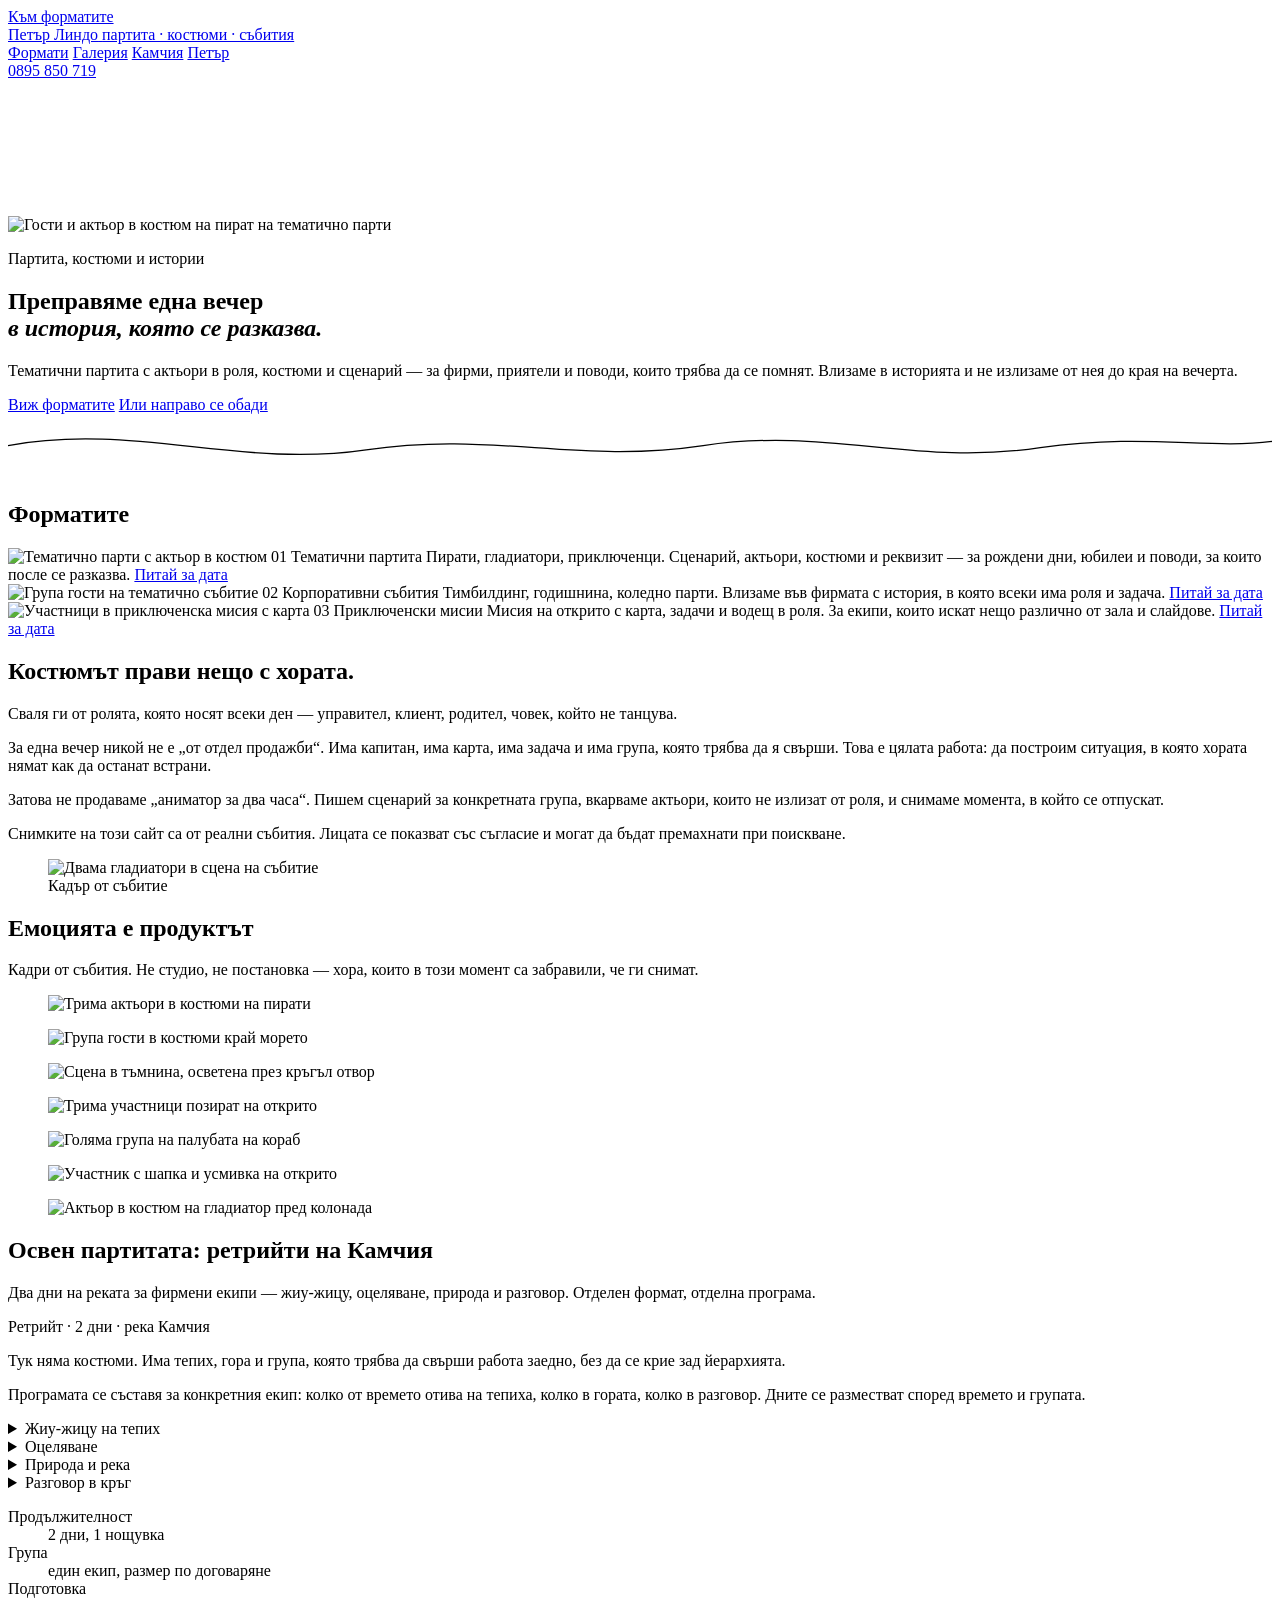
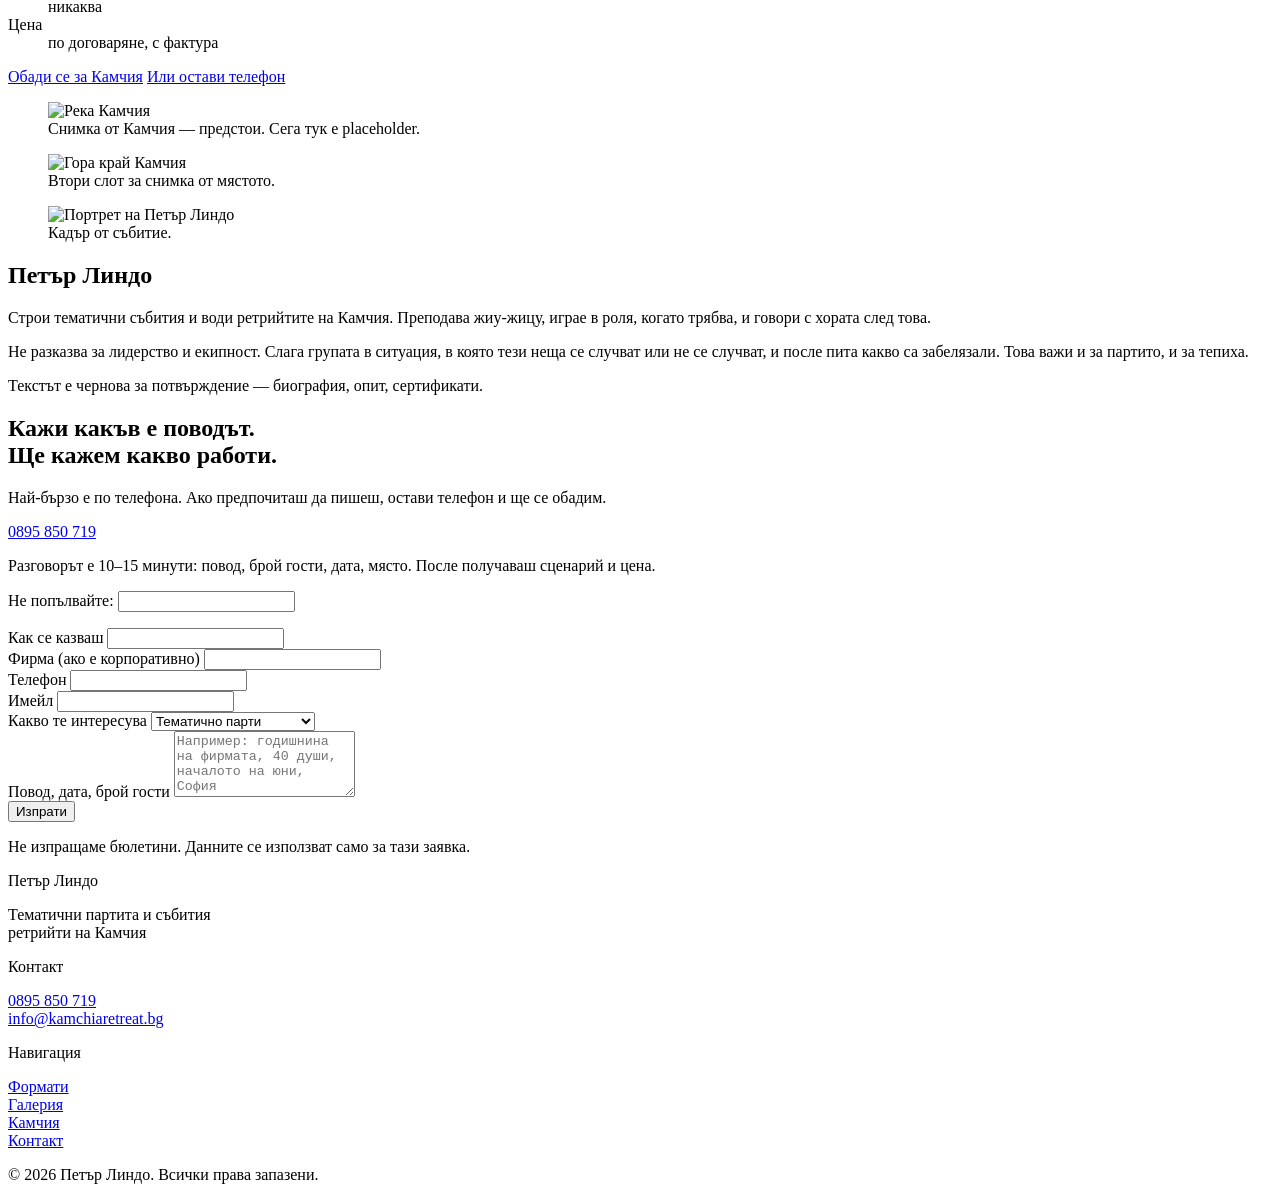
==== index.html @ 65f5dc23 "Add files via upload" ====
<!doctype html>
<html lang="bg">
<head>
<meta charset="utf-8">
<meta name="viewport" content="width=device-width, initial-scale=1">
<title>Петър Линдо — тематични партита, костюми и събития</title>
<meta name="description" content="Тематични партита с актьори, костюми и сценарий. Корпоративни събития, приключенски мисии и ретрийти на Камчия. Води Петър Линдо.">
<meta name="theme-color" content="#f1f4ef">
<meta property="og:title" content="Петър Линдо — тематични партита и събития">
<meta property="og:description" content="Костюми, актьори в роля и история, в която гостите влизат. Плюс ретрийти на Камчия.">
<meta property="og:type" content="website">
<meta property="og:locale" content="bg_BG">
<meta property="og:image" content="assets/img/hero.jpg">
<link rel="preconnect" href="https://fonts.googleapis.com">
<link rel="preconnect" href="https://fonts.gstatic.com" crossorigin>
<link href="https://fonts.googleapis.com/css2?family=Literata:ital,opsz,wght@0,7..72,400;0,7..72,600;0,7..72,700;1,7..72,400&family=Golos+Text:wght@400;500;600&display=swap" rel="stylesheet">
<link rel="stylesheet" href="assets/styles.css">
</head>
<body>
<a class="skip" href="#formati">Към форматите</a>

<div class="rail" aria-hidden="true"><span class="rail__fill"></span></div>

<header class="site-head">
  <div class="wrap site-head__inner">
    <a class="mark" href="#pochetak" aria-label="Петър Линдо — начало">
      <span class="mark__name">Петър&nbsp;Линдо</span>
      <span class="mark__sub">партита · костюми · събития</span>
    </a>
    <nav class="nav" aria-label="Основна навигация">
      <a href="#formati">Формати</a>
      <a href="#galeria">Галерия</a>
      <a href="#kamchiya">Камчия</a>
      <a href="#petar">Петър</a>
    </nav>
    <a class="btn btn--small" href="tel:+359895850719">0895 850 719</a>
  </div>
</header>

<main id="pochetak">

  <!-- HERO -->
  <section class="hero">
    <div class="hero__media">
      <img class="hero__poster" src="assets/img/hero.jpg"
           width="1600" height="1000"
           alt="Гости и актьор в костюм на пират на тематично парти" fetchpriority="high" decoding="async">
      <video class="hero__video" muted loop playsinline preload="metadata"
             poster="assets/img/hero.jpg" aria-hidden="true" tabindex="-1">
        <source src="assets/video/hero.webm" type="video/webm">
        <source src="assets/video/hero.mp4" type="video/mp4">
      </video>
    </div>
    <div class="wrap hero__inner">
      <p class="hero__kicker">Партита, костюми и истории</p>
      <h1 class="hero__title">Преправяме една вечер<br><em>в история, която се разказва.</em></h1>
      <p class="hero__lead">Тематични партита с актьори в роля, костюми и сценарий — за фирми, приятели и поводи, които трябва да се помнят. Влизаме в историята и не излизаме от нея до края на вечерта.</p>
      <div class="hero__cta">
        <a class="btn" href="#formati">Виж форматите</a>
        <a class="link-arrow" href="tel:+359895850719">Или направо се обади</a>
      </div>
    </div>
    <svg class="hero__line" viewBox="0 0 1200 60" preserveAspectRatio="none" aria-hidden="true">
      <path d="M0,30 C120,8 220,52 340,34 C460,16 540,48 660,30 C780,12 860,50 980,32 C1080,18 1140,34 1200,26" fill="none" stroke="currentColor" stroke-width="1.2"/>
    </svg>
  </section>

  <!-- ТРИТЕ ФОРМАТА -->
  <section class="strip" id="formati" aria-labelledby="formati-h">
    <h2 id="formati-h" class="visually-hidden">Форматите</h2>
    <div class="wrap strip__grid">
      <article class="card">
        <span class="card__media">
          <img src="assets/img/party.jpg" alt="Тематично парти с актьор в костюм" width="1400" height="933" loading="lazy" decoding="async">
        </span>
        <span class="card__body">
          <span class="card__num">01</span>
          <span class="card__title">Тематични партита</span>
          <span class="card__desc">Пирати, гладиатори, приключенци. Сценарий, актьори, костюми и реквизит — за рождени дни, юбилеи и поводи, за които после се разказва.</span>
          <a class="card__cta" href="#kontakt">Питай за дата</a>
        </span>
      </article>
      <article class="card">
        <span class="card__media">
          <img src="assets/img/corporate.jpg" alt="Група гости на тематично събитие" width="1400" height="933" loading="lazy" decoding="async">
        </span>
        <span class="card__body">
          <span class="card__num">02</span>
          <span class="card__title">Корпоративни събития</span>
          <span class="card__desc">Тимбилдинг, годишнина, коледно парти. Влизаме във фирмата с история, в която всеки има роля и задача.</span>
          <a class="card__cta" href="#kontakt">Питай за дата</a>
        </span>
      </article>
      <article class="card">
        <span class="card__media">
          <img src="assets/img/adventure.jpg" alt="Участници в приключенска мисия с карта" width="1400" height="933" loading="lazy" decoding="async">
        </span>
        <span class="card__body">
          <span class="card__num">03</span>
          <span class="card__title">Приключенски мисии</span>
          <span class="card__desc">Мисия на открито с карта, задачи и водещ в роля. За екипи, които искат нещо различно от зала и слайдове.</span>
          <a class="card__cta" href="#kontakt">Питай за дата</a>
        </span>
      </article>
    </div>
  </section>

  <!-- МАНИФЕСТ -->
  <section class="band band--paper">
    <div class="wrap split split--text-first">
      <div class="split__text reveal">
        <h2 class="h2">Костюмът прави нещо с хората.</h2>
        <p class="lead">Сваля ги от ролята, която носят всеки ден — управител, клиент, родител, човек, който не танцува.</p>
        <p>За една вечер никой не е „от отдел продажби“. Има капитан, има карта, има задача и има група, която трябва да я свърши. Това е цялата работа: да построим ситуация, в която хората нямат как да останат встрани.</p>
        <p>Затова не продаваме „аниматор за два часа“. Пишем сценарий за конкретната група, вкарваме актьори, които не излизат от роля, и снимаме момента, в който се отпускат.</p>
        <p class="note">Снимките на този сайт са от реални събития. Лицата се показват със съгласие и могат да бъдат премахнати при поискване.</p>
      </div>
      <figure class="split__media reveal">
        <img src="assets/img/g1.jpg" alt="Двама гладиатори в сцена на събитие" width="1200" height="874" loading="lazy" decoding="async">
        <figcaption>Кадър от събитие</figcaption>
      </figure>
    </div>
  </section>

  <!-- ГАЛЕРИЯ -->
  <section class="band band--surface" id="galeria">
    <div class="wrap">
      <div class="section-head section-head--tight">
        <h2 class="h2">Емоцията е продуктът</h2>
        <p class="section-head__note">Кадри от събития. Не студио, не постановка — хора, които в този момент са забравили, че ги снимат.</p>
      </div>
      <div class="gallery">
        <figure class="gallery__item gallery__item--tall">
          <img src="assets/img/g2.jpg" alt="Трима актьори в костюми на пирати" width="900" height="1326" loading="lazy" decoding="async">
        </figure>
        <figure class="gallery__item">
          <img src="assets/img/g3.jpg" alt="Група гости в костюми край морето" width="1200" height="826" loading="lazy" decoding="async">
        </figure>
        <figure class="gallery__item">
          <img src="assets/img/g4.jpg" alt="Сцена в тъмнина, осветена през кръгъл отвор" width="1200" height="896" loading="lazy" decoding="async">
        </figure>
        <figure class="gallery__item">
          <img src="assets/img/g5.jpg" alt="Трима участници позират на открито" width="1200" height="862" loading="lazy" decoding="async">
        </figure>
        <figure class="gallery__item gallery__item--tall">
          <img src="assets/img/g8.jpg" alt="Голяма група на палубата на кораб" width="879" height="1600" loading="lazy" decoding="async">
        </figure>
        <figure class="gallery__item">
          <img src="assets/img/g6.jpg" alt="Участник с шапка и усмивка на открито" width="1200" height="900" loading="lazy" decoding="async">
        </figure>
        <figure class="gallery__item">
          <img src="assets/img/g7.jpg" alt="Актьор в костюм на гладиатор пред колонада" width="1000" height="667" loading="lazy" decoding="async">
        </figure>
      </div>
    </div>
  </section>

  <!-- КАМЧИЯ — отделна секция -->
  <section class="band band--deep" id="kamchiya">
    <div class="wrap">
      <div class="section-head">
        <h2 class="h2">Освен партитата: ретрийти на Камчия</h2>
        <p class="section-head__note">Два дни на реката за фирмени екипи — жиу-жицу, оцеляване, природа и разговор. Отделен формат, отделна програма.</p>
      </div>

      <div class="offer offer--flip">
        <div class="offer__text">
          <p class="offer__label">Ретрийт · 2 дни · река Камчия</p>
          <p class="lead">Тук няма костюми. Има тепих, гора и група, която трябва да свърши работа заедно, без да се крие зад йерархията.</p>
          <p>Програмата се съставя за конкретния екип: колко от времето отива на тепиха, колко в гората, колко в разговор. Дните се разместват според времето и групата.</p>

          <div class="acts">
            <details class="act">
              <summary>Жиу-жицу на тепих</summary>
              <div class="act__body">
                <p>Техника, не спаринг: падане, ставане, излизане от захват. Никой не трябва да е тренирал преди. На тепиха се вижда кой поема инициативата, кой чака разрешение, кой диша.</p>
                <p class="act__meta">1–2 сесии · адаптира се към групата</p>
              </div>
            </details>
            <details class="act">
              <summary>Оцеляване</summary>
              <div class="act__body">
                <p>Ориентиране, огън, вода, подслон от това, което има наоколо. Групата се разделя на екипи и работи без инструктор до себе си. Провалът е безопасен — затова е полезен.</p>
                <p class="act__meta">Половин ден · на терен</p>
              </div>
            </details>
            <details class="act">
              <summary>Природа и река</summary>
              <div class="act__body">
                <p>Гората и реката не са декор между упражненията. Два дни на открито променят темпото на групата по начин, който залата не може.</p>
                <p class="act__meta">През цялото време</p>
              </div>
            </details>
            <details class="act">
              <summary>Разговор в кръг</summary>
              <div class="act__body">
                <p>Вечерта на първия ден и финална сесия на втория: кой пое отговорност, кой изчезна, кой проговори пръв. Води Петър. Не е анализ, а огледало.</p>
                <p class="act__meta">2 сесии · вечерта и финал</p>
              </div>
            </details>
          </div>

          <dl class="spec spec--on-deep">
            <div><dt>Продължителност</dt><dd>2 дни, 1 нощувка</dd></div>
            <div><dt>Група</dt><dd>един екип, размер по договаряне</dd></div>
            <div><dt>Подготовка</dt><dd>никаква</dd></div>
            <div><dt>Цена</dt><dd>по договаряне, с фактура</dd></div>
          </dl>

          <div class="act__cta">
            <a class="btn" href="tel:+359895850719">Обади се за Камчия</a>
            <a class="link-arrow" href="#kontakt">Или остави телефон</a>
          </div>
        </div>

        <div class="offer__media">
          <figure>
            <img src="assets/img/03-reka.jpg" alt="Река Камчия" width="1600" height="1067" loading="lazy" decoding="async">
            <figcaption>Снимка от Камчия — предстои. Сега тук е placeholder.</figcaption>
          </figure>
          <figure>
            <img src="assets/img/04-gora.jpg" alt="Гора край Камчия" width="1600" height="1067" loading="lazy" decoding="async">
            <figcaption>Втори слот за снимка от мястото.</figcaption>
          </figure>
        </div>
      </div>
    </div>
  </section>

  <!-- ПЕТЪР -->
  <section class="band band--surface" id="petar">
    <div class="wrap split split--media-first">
      <figure class="split__media split__media--portrait reveal">
        <img src="assets/img/petar.jpg" alt="Портрет на Петър Линдо" width="1029" height="1286" loading="lazy" decoding="async">
        <figcaption>Кадър от събитие.</figcaption>
      </figure>
      <div class="split__text reveal">
        <h2 class="h2">Петър Линдо</h2>
        <p class="lead">Строи тематични събития и води ретрийтите на Камчия. Преподава жиу-жицу, играе в роля, когато трябва, и говори с хората след това.</p>
        <p>Не разказва за лидерство и екипност. Слага групата в ситуация, в която тези неща се случват или не се случват, и после пита какво са забелязали. Това важи и за партито, и за тепиха.</p>
        <p class="note">Текстът е чернова за потвърждение — биография, опит, сертификати.</p>
      </div>
    </div>
  </section>

  <!-- КОНТАКТ -->
  <section class="band band--deep band--contact" id="kontakt">
    <div class="wrap split split--text-first">
      <div class="split__text">
        <h2 class="h2">Кажи какъв е поводът.<br>Ще кажем какво работи.</h2>
        <p class="lead">Най-бързо е по телефона. Ако предпочиташ да пишеш, остави телефон и ще се обадим.</p>
        <p class="contact-tel"><a href="tel:+359895850719">0895 850 719</a></p>
        <p class="note">Разговорът е 10–15 минути: повод, брой гости, дата, място. После получаваш сценарий и цена.</p>
      </div>

      <form class="form" name="zapitvane" method="POST" data-netlify="true" netlify-honeypot="bot-field" action="/blagodaria.html">
        <input type="hidden" name="form-name" value="zapitvane">
        <p class="visually-hidden"><label>Не попълвайте: <input name="bot-field"></label></p>

        <div class="field">
          <label for="ime">Как се казваш</label>
          <input id="ime" name="ime" type="text" autocomplete="name" required>
        </div>
        <div class="field">
          <label for="firma">Фирма (ако е корпоративно)</label>
          <input id="firma" name="firma" type="text" autocomplete="organization">
        </div>
        <div class="field">
          <label for="telefon">Телефон</label>
          <input id="telefon" name="telefon" type="tel" autocomplete="tel" inputmode="tel" required>
        </div>
        <div class="field">
          <label for="email">Имейл</label>
          <input id="email" name="email" type="email" autocomplete="email">
        </div>
        <div class="field field--full">
          <label for="oferta">Какво те интересува</label>
          <select id="oferta" name="oferta">
            <option>Тематично парти</option>
            <option>Корпоративно събитие</option>
            <option>Приключенска мисия</option>
            <option>Ретрийт на Камчия</option>
            <option>Още не знам</option>
          </select>
        </div>
        <div class="field field--full">
          <label for="sabitie">Повод, дата, брой гости</label>
          <textarea id="sabitie" name="sabitie" rows="4" placeholder="Например: годишнина на фирмата, 40 души, началото на юни, София"></textarea>
        </div>
        <button class="btn btn--wide" type="submit">Изпрати</button>
        <p class="form__note">Не изпращаме бюлетини. Данните се използват само за тази заявка.</p>
      </form>
    </div>
  </section>

</main>

<footer class="site-foot">
  <div class="wrap site-foot__inner">
    <div>
      <p class="mark__name">Петър Линдо</p>
      <p class="site-foot__sub">Тематични партита и събития<br>ретрийти на Камчия</p>
    </div>
    <div>
      <p class="site-foot__head">Контакт</p>
      <p><a href="tel:+359895850719">0895 850 719</a><br><a href="mailto:info@kamchiaretreat.bg">info@kamchiaretreat.bg</a></p>
    </div>
    <div>
      <p class="site-foot__head">Навигация</p>
      <p><a href="#formati">Формати</a><br><a href="#galeria">Галерия</a><br><a href="#kamchiya">Камчия</a><br><a href="#kontakt">Контакт</a></p>
    </div>
  </div>
  <div class="wrap site-foot__legal">
    <p>© <span id="godina">2026</span> Петър Линдо. Всички права запазени.</p>
  </div>
</footer>

<script src="assets/main.js" defer></script>
</body>
</html>
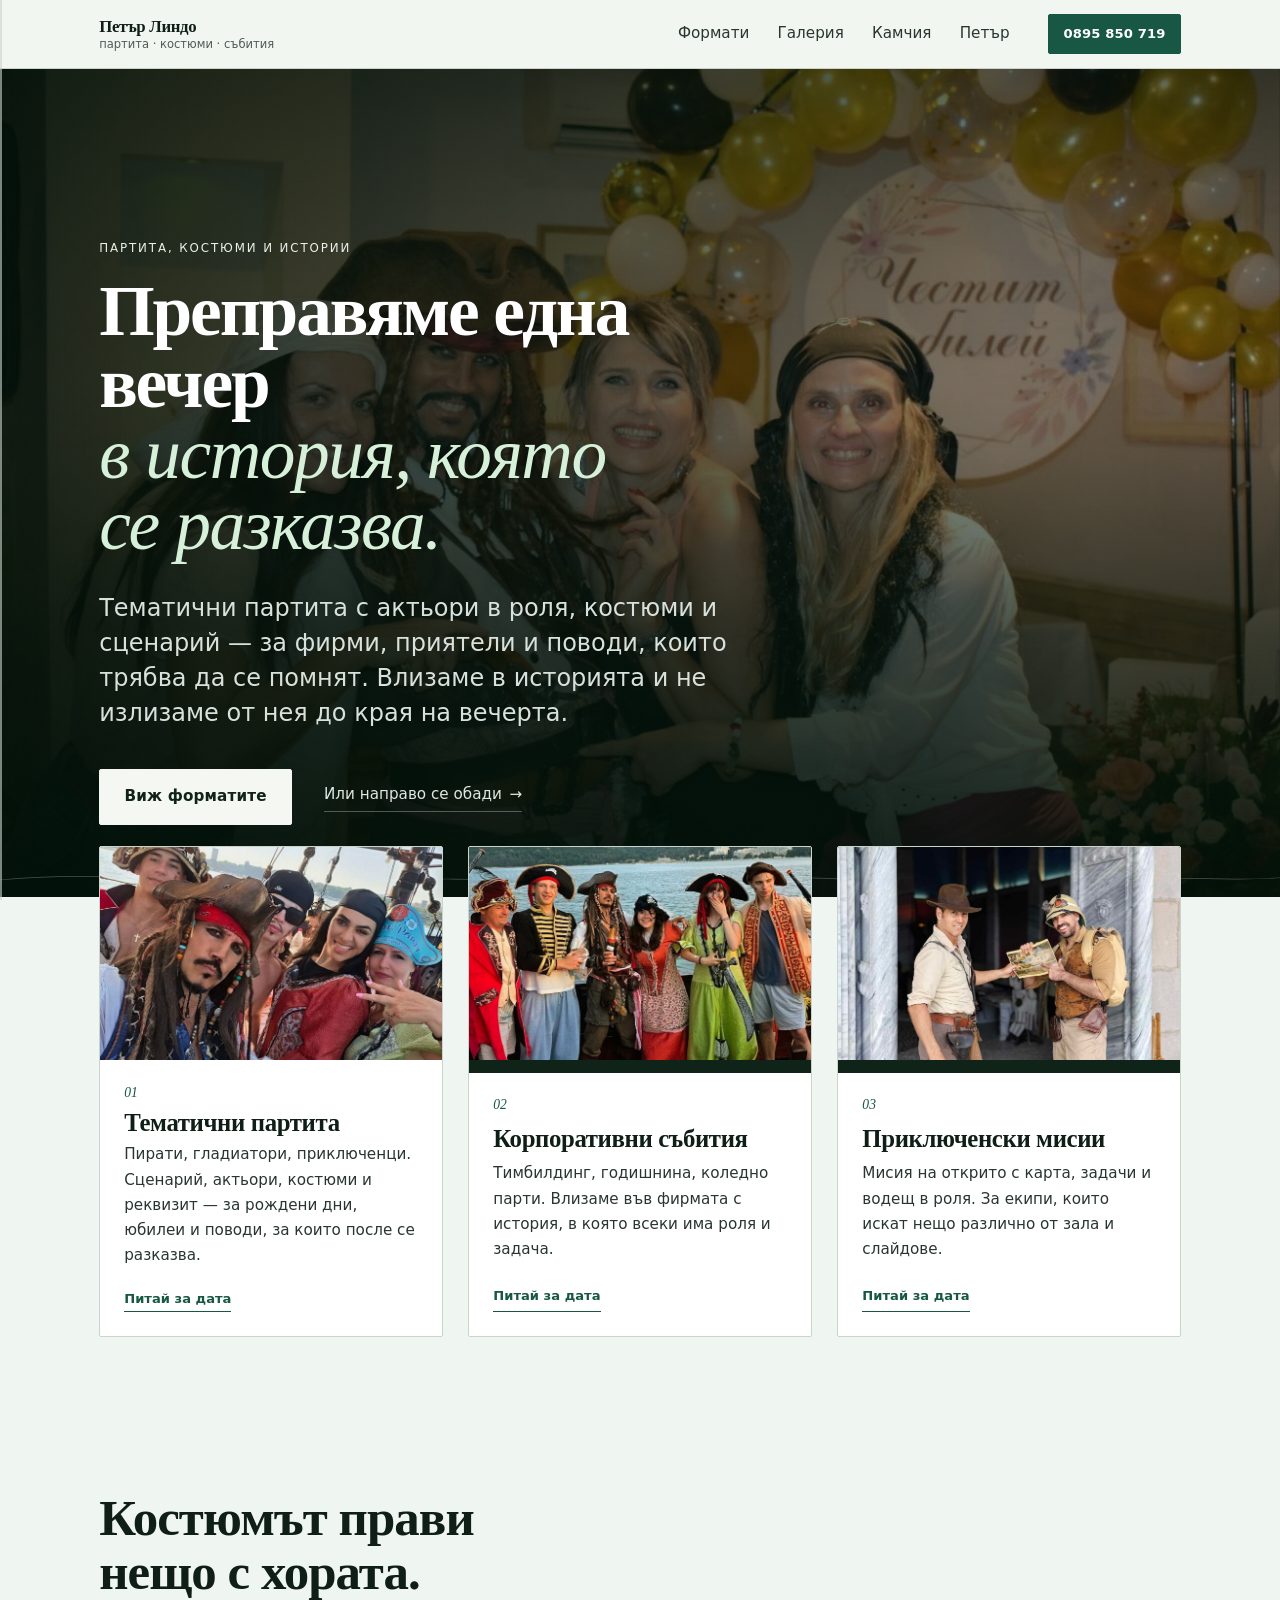
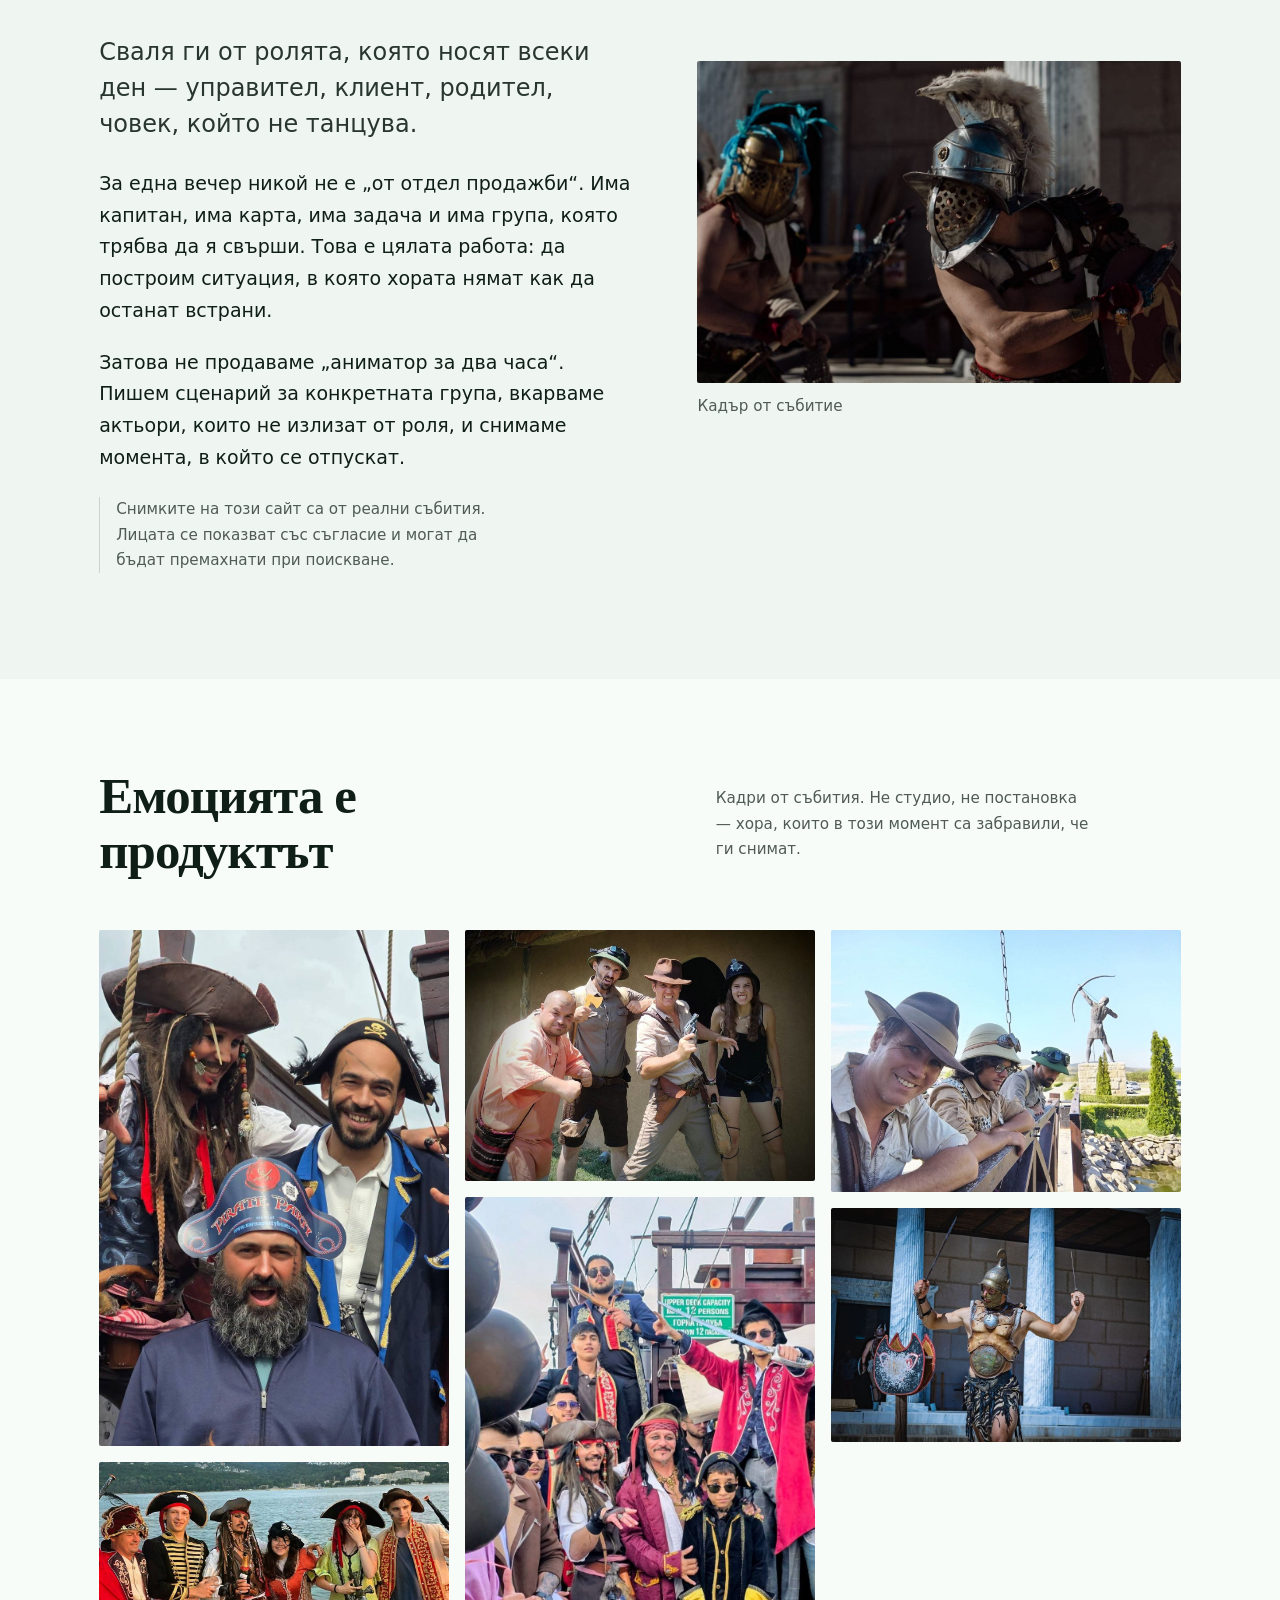
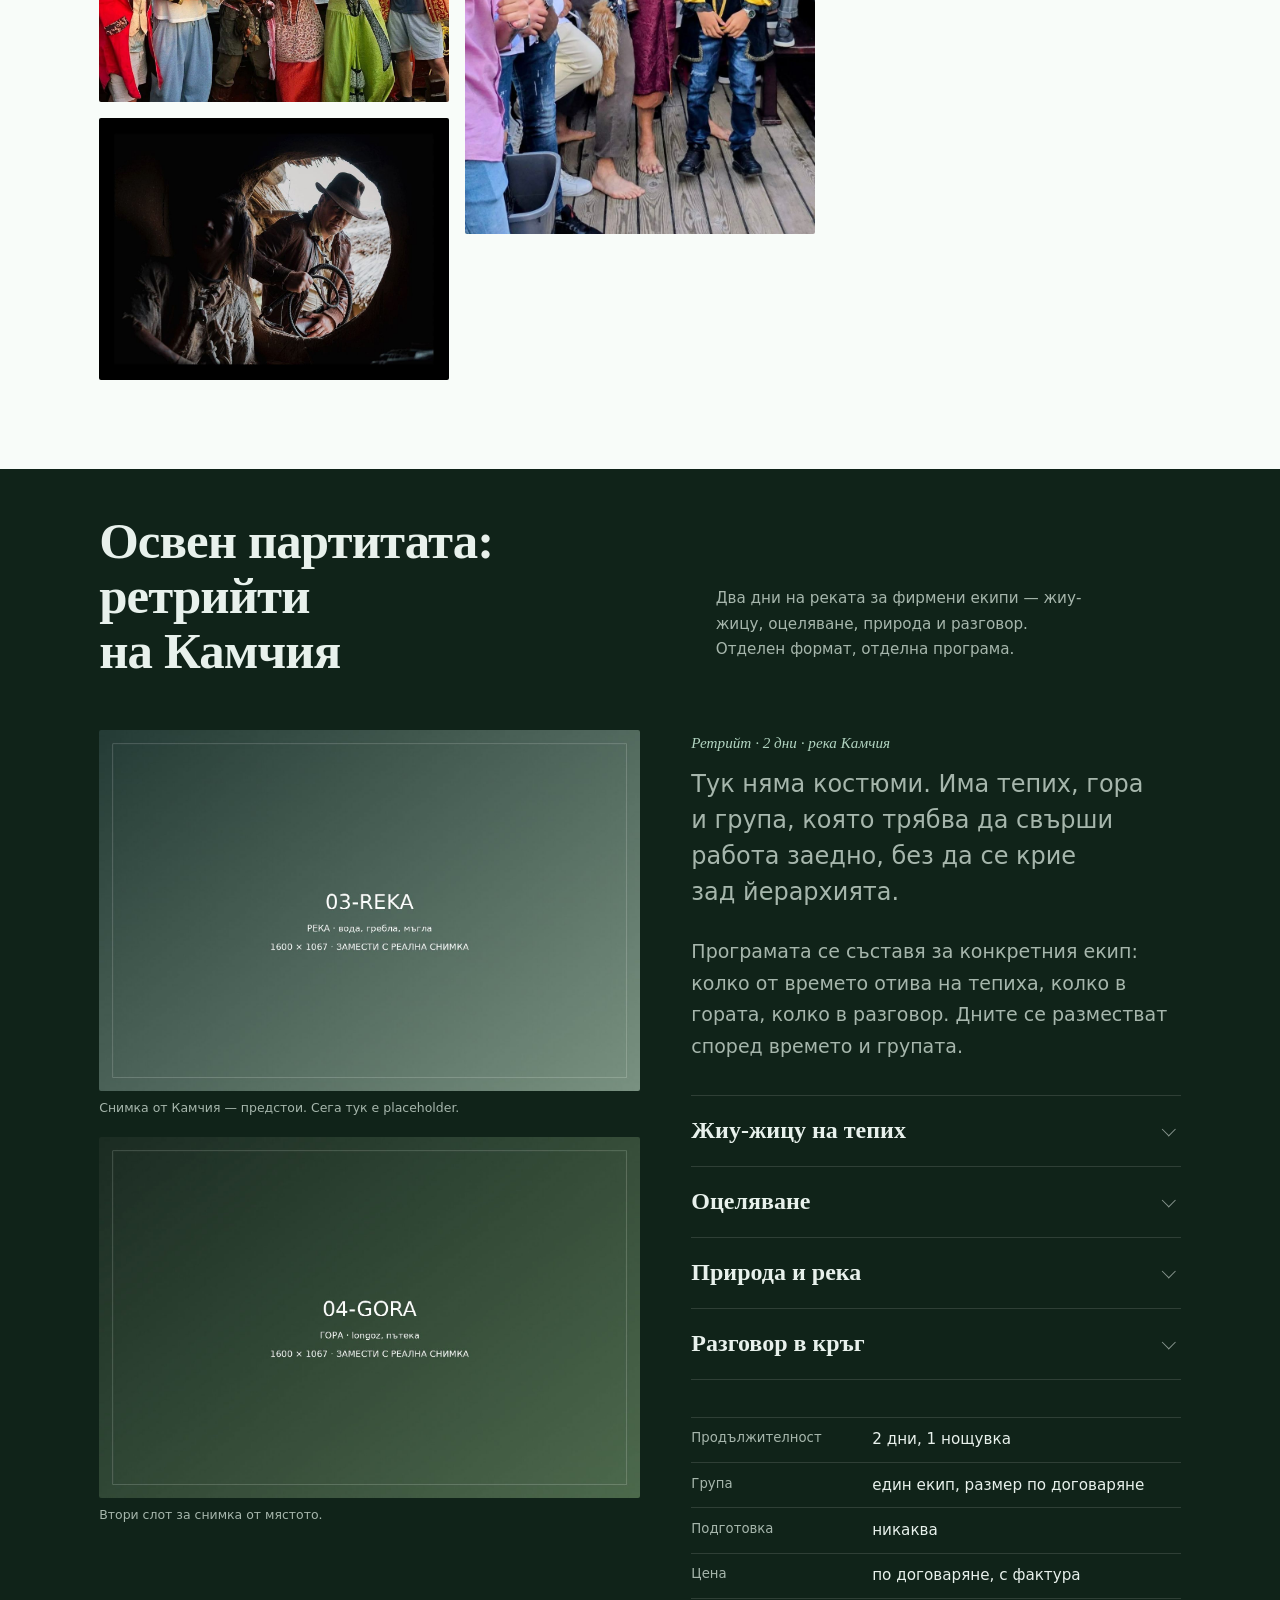
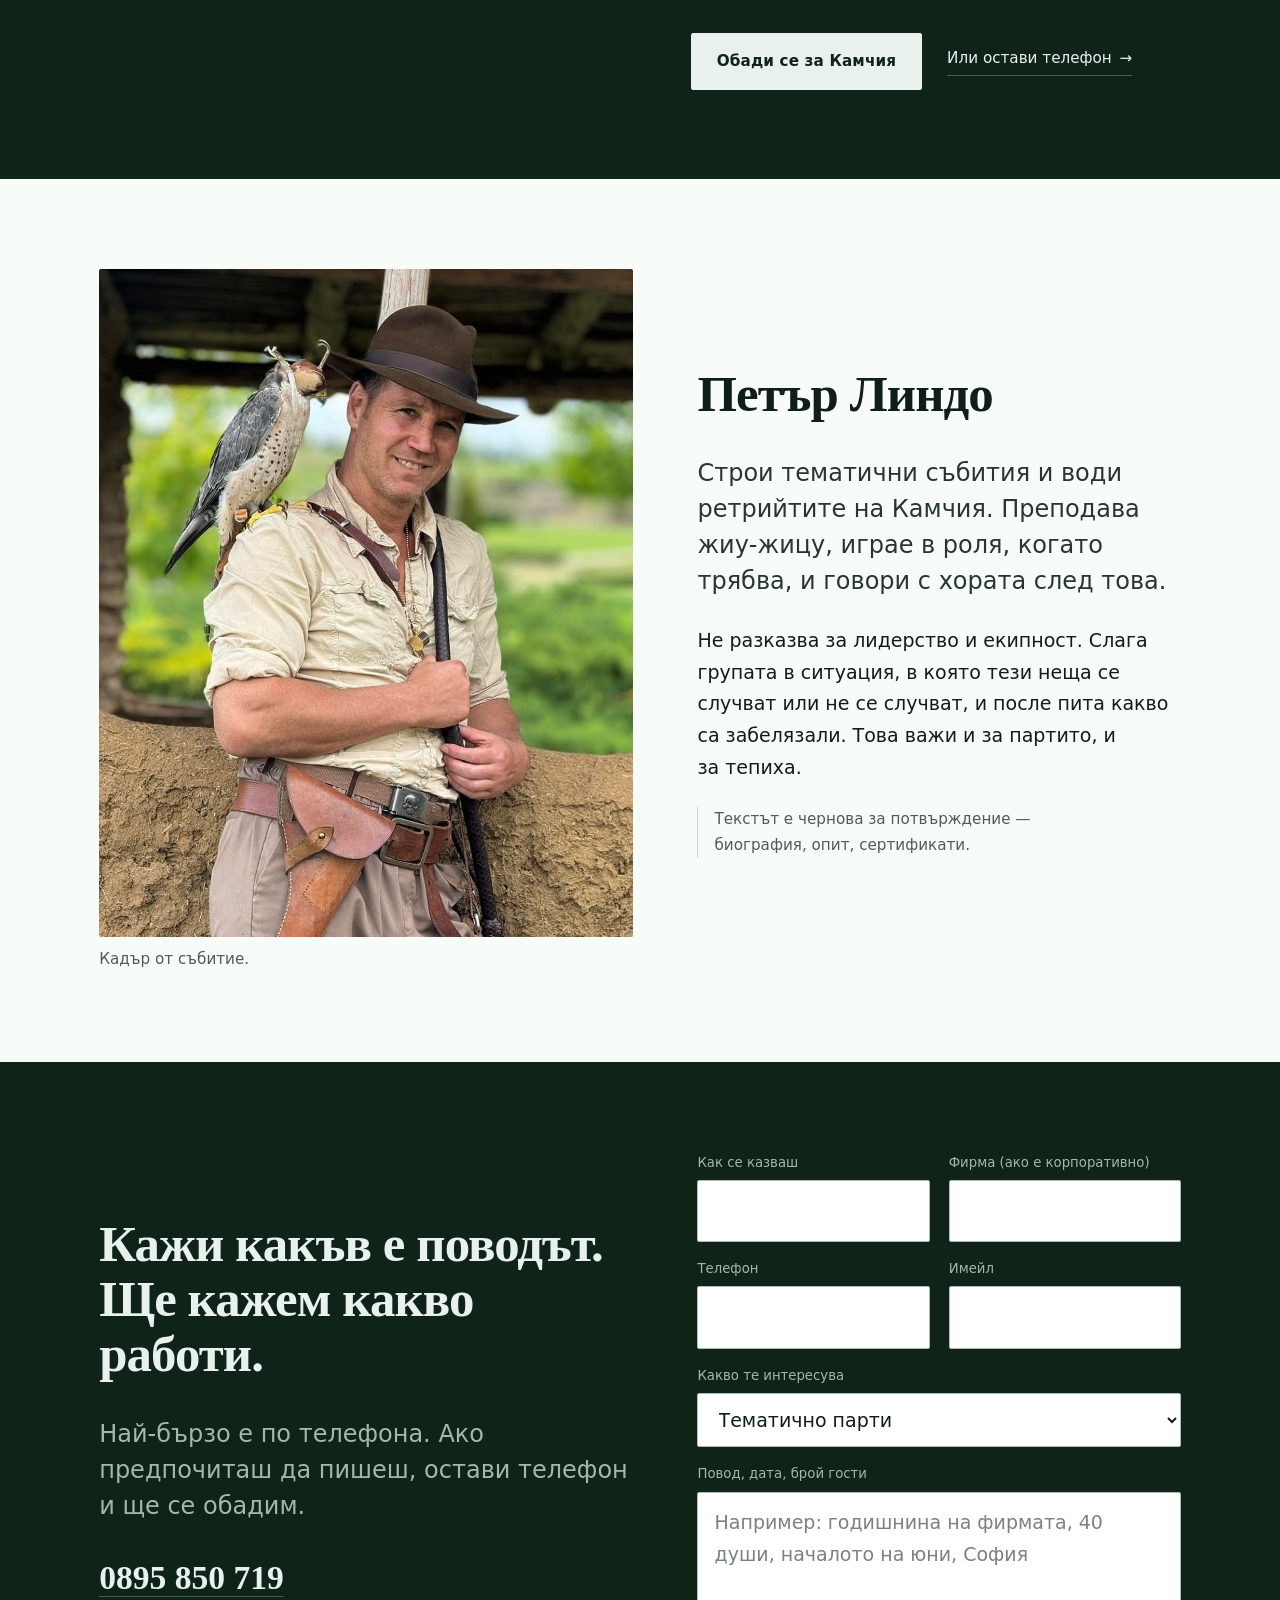
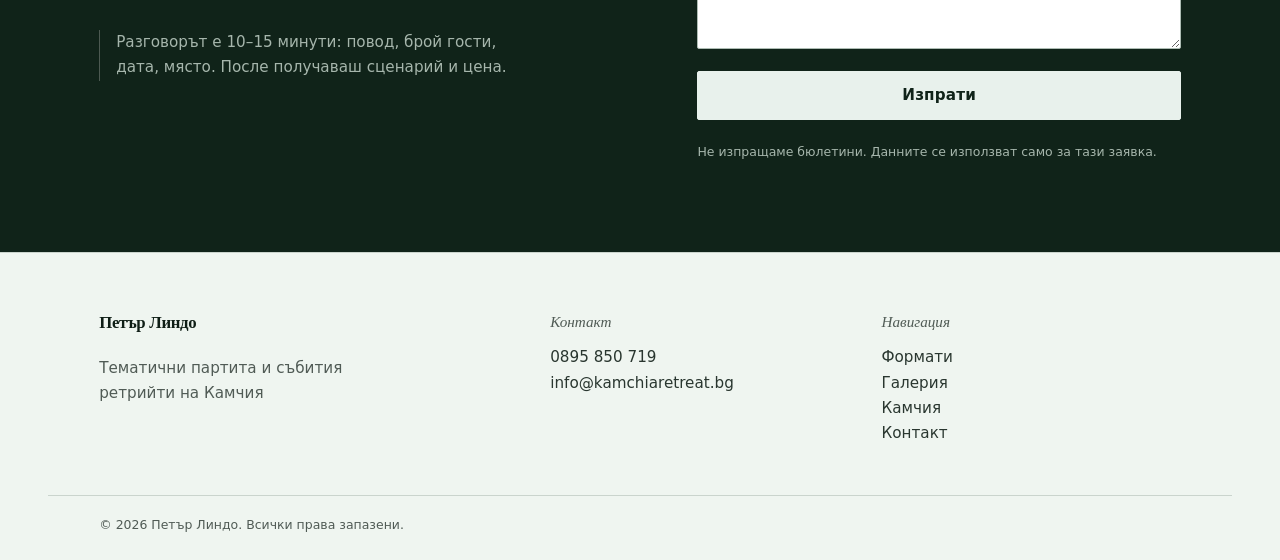
==== commit 80db65ff: "Update title and description in index.html" ====
--- a/index.html
+++ b/index.html
@@ -3,8 +3,8 @@
 <head>
 <meta charset="utf-8">
 <meta name="viewport" content="width=device-width, initial-scale=1">
-<title>Петър Линдо — тематични партита, костюми и събития</title>
-<meta name="description" content="Тематични партита с актьори, костюми и сценарий. Корпоративни събития, приключенски мисии и ретрийти на Камчия. Води Петър Линдо.">
+<title>Петър Линдо - партита, тиймбилдинги и ретрийти</title>
+<meta name="description" content="Тематични партита с костюми и предварително подготвен сценарий. Корпоративни събития, приключенски мисии и ретрийти на Камчия.">
 <meta name="theme-color" content="#f1f4ef">
 <meta property="og:title" content="Петър Линдо — тематични партита и събития">
 <meta property="og:description" content="Костюми, актьори в роля и история, в която гостите влизат. Плюс ретрийти на Камчия.">
--- a/assets/styles.css
+++ b/assets/styles.css
@@ -0,0 +1,985 @@
+/* ==========================================================================
+   Камчия Ретрийт — стилове
+   Токените са OKLCH. Ако браузърът не ги поддържа, fallback-ът е в hex.
+   ========================================================================== */
+
+:root {
+  /* повърхности — хладна хартия, не кремаво */
+  --paper:   #f1f4ef;
+  --surface: #fbfcf9;
+  --deep:    #1b2b23;
+
+  /* текст */
+  --ink:      #14201a;
+  --ink-soft: #2f4038;
+  --muted:    #586a61;
+  --line:     #d5ddd4;
+
+  /* акцент — дълбоко речно зелено */
+  --accent:      #1f5749;
+  --accent-dark: #163f35;
+  --accent-soft: #dbe8e0;
+  --on-deep:     #eef3ee;
+  --on-deep-mut: #a9bcb1;
+
+  --font-display: "Literata", "PT Serif", Georgia, serif;
+  --font-text: "Golos Text", "Segoe UI", system-ui, sans-serif;
+
+  --step--1: clamp(0.875rem, 0.84rem + 0.18vw, 0.95rem);
+  --step-0:  clamp(1.0625rem, 1.01rem + 0.26vw, 1.1875rem);
+  --step-1:  clamp(1.25rem, 1.16rem + 0.44vw, 1.5rem);
+  --step-2:  clamp(1.5rem, 1.3rem + 1vw, 2.1rem);
+  --step-3:  clamp(1.9rem, 1.5rem + 2.1vw, 3.2rem);
+  --step-4:  clamp(2.5rem, 1.7rem + 4.2vw, 5.6rem);
+
+  --wrap: 74rem;
+  --gutter: clamp(1.15rem, 4vw, 3.5rem);
+  --radius: 2px;
+
+  color-scheme: light;
+}
+
+@supports (color: oklch(50% 0.1 150)) {
+  :root {
+    --paper:   oklch(96.4% 0.008 150);
+    --surface: oklch(98.7% 0.005 150);
+    --deep:    oklch(23.5% 0.032 160);
+    --ink:      oklch(22% 0.026 160);
+    --ink-soft: oklch(32% 0.022 160);
+    --muted:    oklch(46% 0.018 160);
+    --line:     oklch(86% 0.014 155);
+    --accent:      oklch(41% 0.072 168);
+    --accent-dark: oklch(33% 0.062 168);
+    --accent-soft: oklch(91% 0.028 168);
+    --on-deep:     oklch(95% 0.012 160);
+    --on-deep-mut: oklch(76% 0.022 160);
+  }
+}
+
+/* ---------- reset ---------- */
+*, *::before, *::after { box-sizing: border-box; }
+html { -webkit-text-size-adjust: 100%; }
+html:focus-within { scroll-behavior: smooth; }
+body {
+  margin: 0;
+  background: var(--paper);
+  color: var(--ink);
+  font-family: var(--font-text);
+  font-size: var(--step-0);
+  line-height: 1.66;
+  font-feature-settings: "kern" 1;
+  -webkit-font-smoothing: antialiased;
+  text-rendering: optimizeLegibility;
+}
+img, svg { display: block; max-width: 100%; }
+img { height: auto; }
+[id] { scroll-margin-top: 5.5rem; }
+p { margin: 0 0 1.1em; text-wrap: pretty; }
+h1, h2, h3, h4 { margin: 0; font-family: var(--font-display); font-weight: 600; line-height: 1.08; letter-spacing: -0.018em; text-wrap: balance; }
+a { color: inherit; }
+:focus-visible {
+  outline: 2px solid var(--accent);
+  outline-offset: 3px;
+  border-radius: var(--radius);
+}
+::selection { background: var(--accent); color: #fff; }
+
+.visually-hidden {
+  position: absolute; width: 1px; height: 1px;
+  padding: 0; margin: -1px; overflow: hidden;
+  clip-path: inset(50%); white-space: nowrap; border: 0;
+}
+.skip {
+  position: absolute; inset-inline-start: 1rem; inset-block-start: -4rem;
+  background: var(--accent); color: #fff; padding: 0.6rem 1rem;
+  text-decoration: none; z-index: 100; transition: inset-block-start 140ms ease-out;
+}
+.skip:focus { inset-block-start: 1rem; }
+
+/* ---------- layout ---------- */
+.wrap {
+  width: 100%;
+  max-width: var(--wrap);
+  margin-inline: auto;
+  padding-inline: var(--gutter);
+}
+.wrap--narrow { max-width: 48rem; }
+
+.band { padding-block: clamp(3.5rem, 7vw, 7rem); }
+.band--paper { background: var(--paper); }
+.band--surface { background: var(--surface); }
+.band--deep { background: var(--deep); color: var(--on-deep); }
+.band--deep .h2, .band--deep h3, .band--deep h4 { color: var(--on-deep); }
+.band--deep .lead, .band--deep p { color: var(--on-deep-mut); }
+.band--deep strong { color: var(--on-deep); }
+
+.band--paper + .band--paper,
+.band--surface + .band--surface { padding-block-start: clamp(2.5rem, 4vw, 4rem); }
+
+/* ---------- типография ---------- */
+.h2 { font-size: var(--step-3); max-width: 22ch; }
+.lead { font-size: var(--step-1); line-height: 1.5; color: var(--ink-soft); max-width: 46ch; }
+.note {
+  font-family: var(--font-text);
+  font-size: var(--step--1);
+  color: var(--muted);
+  border-left: 1px solid var(--line);
+  padding-left: 1rem;
+  margin-top: 1.6em;
+  max-width: 44ch;
+}
+.band--deep .note { color: var(--on-deep-mut); border-left-color: oklch(45% 0.02 160); }
+
+/* ---------- прогресия по страницата (подписът) ---------- */
+.rail {
+  position: fixed;
+  inset-block: 0;
+  inset-inline-start: 0;
+  width: 2px;
+  background: color-mix(in oklab, var(--line) 60%, transparent);
+  z-index: 40;
+  pointer-events: none;
+}
+.rail__fill {
+  display: block;
+  width: 100%;
+  height: 100%;
+  background: var(--accent);
+  transform: scaleY(0);
+  transform-origin: top;
+}
+
+/* Прогресът се движи от CSS scroll timeline, не от JS scroll listener. */
+@supports (animation-timeline: scroll()) {
+  .rail__fill {
+    animation: rail-grow linear both;
+    animation-timeline: scroll(root block);
+  }
+}
+@keyframes rail-grow {
+  from { transform: scaleY(0); }
+  to   { transform: scaleY(1); }
+}
+/* Без поддръжка линията остава скрита — тя не носи информация. */
+@media (max-width: 60rem) { .rail { display: none; } }
+
+/* ---------- хедър ---------- */
+.site-head {
+  position: sticky;
+  top: 0;
+  z-index: 30;
+  background: color-mix(in oklab, var(--paper) 92%, white);
+  border-bottom: 1px solid var(--line);
+}
+.site-head__inner {
+  display: flex;
+  align-items: center;
+  gap: clamp(1rem, 3vw, 2.5rem);
+  min-height: 4.25rem;
+  padding-block: 0.6rem;
+}
+.mark { text-decoration: none; display: grid; line-height: 1.05; }
+.mark__name {
+  font-family: var(--font-display);
+  font-size: 1.05rem;
+  font-weight: 700;
+  letter-spacing: -0.02em;
+}
+.mark__sub {
+  font-size: 0.72rem;
+  color: var(--muted);
+  margin-top: 0.28em;
+}
+.nav { display: none; gap: clamp(1rem, 2.2vw, 1.9rem); margin-inline-start: auto; }
+.nav a {
+  text-decoration: none;
+  font-size: var(--step--1);
+  color: var(--ink-soft);
+  padding-block: 0.4rem;
+  border-bottom: 1px solid transparent;
+  transition: color 140ms ease-out, border-color 140ms ease-out;
+}
+.nav a:hover { color: var(--ink); border-bottom-color: var(--accent); }
+.site-head .btn--small { margin-inline-start: auto; }
+.nav + .btn--small { margin-inline-start: 0; }
+
+@media (min-width: 62rem) {
+  .nav { display: flex; }
+  .site-head .btn--small { margin-inline-start: 0; }
+}
+
+/* ---------- бутони ---------- */
+.btn {
+  display: inline-flex;
+  align-items: center;
+  justify-content: center;
+  gap: 0.5em;
+  padding: 0.95em 1.6em;
+  background: var(--accent);
+  color: #fff;
+  font-family: var(--font-text);
+  font-size: var(--step--1);
+  font-weight: 600;
+  letter-spacing: 0.01em;
+  text-decoration: none;
+  border: 1px solid var(--accent);
+  border-radius: var(--radius);
+  cursor: pointer;
+  transition: background 130ms ease-out, border-color 130ms ease-out, transform 130ms ease-out;
+}
+.btn:hover { background: var(--accent-dark); border-color: var(--accent-dark); }
+.btn:active { transform: translateY(1px); }
+.btn--small { padding: 0.65em 1.1em; font-size: 0.82rem; }
+.btn--wide { width: 100%; }
+.band--deep .btn { background: var(--on-deep); color: var(--deep); border-color: var(--on-deep); }
+.band--deep .btn:hover { background: #fff; }
+
+.link-arrow {
+  display: inline-flex;
+  align-items: center;
+  gap: 0.5em;
+  font-size: var(--step--1);
+  color: var(--ink-soft);
+  text-decoration: none;
+  border-bottom: 1px solid var(--line);
+  padding-bottom: 0.25em;
+  transition: color 140ms ease-out, border-color 140ms ease-out;
+}
+.link-arrow::after { content: "→"; transition: transform 160ms ease-out; }
+.link-arrow:hover { color: var(--accent); border-color: var(--accent); }
+.link-arrow:hover::after { transform: translateX(3px); }
+
+/* ---------- hero ---------- */
+.hero {
+  position: relative;
+  min-height: min(92svh, 52rem);
+  display: grid;
+  align-items: end;
+  overflow: clip;
+  background: var(--deep);
+}
+.hero__media { position: absolute; inset: 0; background: var(--deep); }
+.hero__poster,
+.hero__video {
+  position: absolute;
+  inset: 0;
+  width: 100%;
+  height: 100%;
+  object-fit: cover;
+  object-position: 68% 40%;
+}
+.hero__poster {
+  animation: hero-settle 2400ms cubic-bezier(0.16, 1, 0.3, 1) both;
+}
+.hero__video {
+  opacity: 0;
+  transition: opacity 700ms ease-out;
+}
+/* Видеото поема само след като реално е готово за възпроизвеждане. */
+.hero.is-video .hero__video { opacity: 1; }
+.hero.is-video .hero__poster { animation: none; }
+@keyframes hero-settle {
+  from { transform: scale(1.07); }
+  to   { transform: scale(1); }
+}
+.hero::after {
+  content: "";
+  position: absolute; inset: 0;
+  background:
+    linear-gradient(to top, oklch(16% 0.03 160 / 0.94) 0%, oklch(16% 0.03 160 / 0.72) 32%, oklch(18% 0.03 160 / 0.38) 62%, oklch(18% 0.03 160 / 0.22) 100%),
+    linear-gradient(to right, oklch(16% 0.03 160 / 0.78) 0%, oklch(16% 0.03 160 / 0.45) 42%, transparent 78%);
+}
+.hero__inner {
+  position: relative;
+  z-index: 2;
+  padding-block: clamp(3rem, 8vw, 6rem) clamp(3rem, 6vw, 4.5rem);
+  color: #fff;
+}
+.hero__kicker {
+  font-size: 0.74rem;
+  letter-spacing: 0.16em;
+  text-transform: uppercase;
+  color: oklch(88% 0.02 160);
+  margin-bottom: 1.4em;
+}
+.hero__title {
+  font-size: clamp(2.3rem, 1.5rem + 3.7vw, 4.7rem);
+  line-height: 1;
+  letter-spacing: -0.03em;
+  font-weight: 700;
+  max-width: 15ch;
+  color: #fff;
+  text-wrap: balance;
+}
+.hero__title em {
+  font-style: italic;
+  font-weight: 400;
+  letter-spacing: -0.02em;
+  color: oklch(93% 0.04 150);
+}
+.hero__lead {
+  margin-top: clamp(1.2rem, 2.4vw, 2rem);
+  max-width: 46ch;
+  font-size: var(--step-1);
+  line-height: 1.45;
+  color: oklch(90% 0.012 160);
+}
+.hero__cta {
+  display: flex;
+  flex-wrap: wrap;
+  align-items: center;
+  gap: 1.4rem 2rem;
+  margin-top: clamp(1.6rem, 3vw, 2.6rem);
+}
+.hero__cta .link-arrow { color: oklch(92% 0.012 160); border-color: oklch(70% 0.02 160 / 0.5); }
+.hero__cta .link-arrow:hover { color: #fff; border-color: #fff; }
+.hero .btn { background: #f4f7f2; color: var(--deep); border-color: #f4f7f2; }
+.hero .btn:hover { background: #fff; border-color: #fff; }
+.hero__line {
+  position: absolute;
+  inset-inline: 0;
+  inset-block-end: 0;
+  width: 100%;
+  height: 34px;
+  color: oklch(100% 0 0 / 0.28);
+  z-index: 3;
+  pointer-events: none;
+}
+
+/* ---------- split ---------- */
+.split {
+  display: grid;
+  gap: clamp(2rem, 5vw, 4.5rem);
+  align-items: center;
+}
+.split__text > .h2 + p { margin-top: 1.4em; }
+.split__media { margin: 0; }
+.split__media img {
+  width: 100%;
+  aspect-ratio: 3 / 2;
+  object-fit: cover;
+  border-radius: var(--radius);
+}
+.split__media figcaption {
+  font-size: var(--step--1);
+  color: var(--muted);
+  margin-top: 0.7em;
+}
+.split__media--portrait img { aspect-ratio: 4 / 5; }
+
+@media (min-width: 58rem) {
+  .split { grid-template-columns: 1.05fr 0.95fr; }
+  .split--media-first .split__media { order: -1; }
+}
+
+/* ---------- секционни заглавия ---------- */
+.section-head {
+  display: grid;
+  gap: 1.2rem 3rem;
+  margin-bottom: clamp(2.2rem, 4vw, 3.6rem);
+}
+.section-head__note { color: var(--on-deep-mut); max-width: 40ch; font-size: var(--step--1); }
+@media (min-width: 54rem) {
+  .section-head { grid-template-columns: 1.1fr 0.9fr; align-items: end; }
+  .section-head .h2 { max-width: 18ch; }
+}
+.band--paper .section-head__note, .band--surface .section-head__note { color: var(--muted); }
+
+/* ---------- програма ---------- */
+.day {
+  display: grid;
+  gap: 1.5rem 3rem;
+  padding-block: clamp(1.8rem, 4vw, 3rem);
+  border-top: 1px solid oklch(38% 0.03 160);
+}
+.day:first-of-type { border-top: 0; padding-top: 0; }
+.day__label { position: relative; }
+.day__num {
+  display: block;
+  font-family: var(--font-display);
+  font-style: italic;
+  font-size: 0.95rem;
+  color: var(--on-deep-mut);
+  margin-bottom: 0.55em;
+}
+.day__title { font-size: var(--step-2); max-width: 14ch; }
+
+@media (min-width: 58rem) {
+  .day { grid-template-columns: 0.42fr 0.58fr; align-items: start; }
+  .day__label { position: sticky; top: 6rem; }
+}
+
+.slots { list-style: none; margin: 0; padding: 0; display: grid; gap: 1.6rem; }
+.slot { display: grid; gap: 0.35rem 1.4rem; }
+.slot__time {
+  font-family: var(--font-display);
+  font-size: var(--step--1);
+  font-variant-numeric: tabular-nums;
+  color: var(--on-deep-mut);
+  padding-top: 0.35em;
+}
+.slot__body h4 { font-size: var(--step-1); margin-bottom: 0.45em; }
+.slot__body p { margin: 0; max-width: 52ch; }
+@media (min-width: 34rem) {
+  .slot { grid-template-columns: 4.5rem 1fr; }
+}
+
+/* ---------- теми ---------- */
+.themes {
+  display: grid;
+  gap: clamp(1.6rem, 3vw, 2.6rem);
+}
+.theme {
+  background: var(--surface);
+  padding: clamp(1.5rem, 3.5vw, 2.6rem);
+  border: 1px solid var(--line);
+  border-radius: var(--radius);
+}
+.theme h3 { font-size: var(--step-2); margin-bottom: 0.6em; }
+.theme p { max-width: 58ch; margin-bottom: 0.9em; }
+.theme p:last-child { margin-bottom: 0; }
+.theme__aside {
+  font-size: var(--step--1);
+  color: var(--muted);
+  padding-top: 0.9em;
+  border-top: 1px solid var(--line);
+  max-width: 48ch;
+}
+.theme--wide {
+  display: grid;
+  gap: clamp(1.4rem, 3vw, 2.4rem);
+  align-items: center;
+  padding: clamp(1rem, 2vw, 1.4rem);
+}
+.theme--wide .theme__text { padding: clamp(0.6rem, 2vw, 1.6rem); }
+.theme__media { margin: 0; }
+.theme__media img {
+  width: 100%;
+  aspect-ratio: 4 / 5;
+  object-fit: cover;
+  border-radius: 1px;
+}
+.theme--flip .theme__media img { aspect-ratio: 3 / 2; }
+@media (min-width: 54rem) {
+  .theme--wide { grid-template-columns: 1.1fr 0.9fr; }
+  .theme--flip { grid-template-columns: 0.9fr 1.1fr; }
+  .theme--flip .theme__media { order: -1; }
+  .themes { grid-template-columns: 1fr 1fr; }
+  .theme--wide { grid-column: 1 / -1; }
+}
+
+/* ---------- таблица с параметри ---------- */
+.facts {
+  width: 100%;
+  border-collapse: collapse;
+  margin-bottom: 2rem;
+  font-size: var(--step-0);
+}
+.facts tr { border-top: 1px solid var(--line); }
+.facts tr:last-child { border-bottom: 1px solid var(--line); }
+.facts th, .facts td {
+  text-align: start;
+  vertical-align: top;
+  padding: 1.05rem 1rem 1.05rem 0;
+}
+.facts th {
+  font-family: var(--font-text);
+  font-weight: 600;
+  font-size: var(--step--1);
+  color: var(--muted);
+  width: 34%;
+}
+@media (max-width: 36rem) {
+  .facts, .facts tbody, .facts tr, .facts th, .facts td { display: block; width: 100%; }
+  .facts th { padding-bottom: 0.2rem; }
+  .facts td { padding-top: 0; }
+  .facts { max-width: 40ch; }
+}
+
+.callout {
+  background: var(--accent-soft);
+  border: 1px solid oklch(80% 0.04 168);
+  padding: clamp(1.2rem, 3vw, 1.9rem);
+  max-width: 46rem;
+  border-radius: var(--radius);
+}
+.callout p { margin: 0; color: var(--ink); }
+
+/* ---------- FAQ ---------- */
+.faq { margin-top: 2rem; border-top: 1px solid var(--line); }
+.faq__item { border-bottom: 1px solid var(--line); }
+.faq__item summary {
+  cursor: pointer;
+  padding: 1.15rem 2.2rem 1.15rem 0;
+  font-family: var(--font-display);
+  font-size: var(--step-1);
+  font-weight: 600;
+  list-style: none;
+  position: relative;
+  transition: color 130ms ease-out;
+}
+.faq__item summary::-webkit-details-marker { display: none; }
+.faq__item summary::after {
+  content: "";
+  position: absolute;
+  inset-inline-end: 0.35rem;
+  inset-block-start: 50%;
+  width: 0.65rem; height: 0.65rem;
+  border-right: 1.5px solid currentColor;
+  border-bottom: 1.5px solid currentColor;
+  transform: translateY(-70%) rotate(45deg);
+  transition: transform 200ms ease-out;
+  opacity: 0.6;
+}
+.faq__item[open] summary::after { transform: translateY(-25%) rotate(-135deg); }
+.faq__item summary:hover { color: var(--accent); }
+.faq__body { padding: 0 0 1.3rem; }
+.faq__body p { margin: 0; max-width: 62ch; color: var(--ink-soft); }
+
+/* ---------- контакт ---------- */
+.band--contact { padding-block: clamp(3.5rem, 7vw, 6.5rem); }
+.contact-tel { margin: 1.6rem 0 0; }
+.contact-tel a {
+  font-family: var(--font-display);
+  font-size: var(--step-2);
+  font-weight: 600;
+  text-decoration: none;
+  color: var(--on-deep);
+  border-bottom: 1px solid oklch(45% 0.03 160);
+  transition: border-color 140ms ease-out, color 140ms ease-out;
+}
+.contact-tel a:hover { border-color: var(--on-deep); }
+
+.form { display: grid; gap: 1rem 1.2rem; }
+.field { display: grid; gap: 0.4rem; }
+.field label {
+  font-size: 0.83rem;
+  color: var(--on-deep-mut);
+}
+.field input, .field textarea, .field select {
+  font: inherit;
+  font-size: var(--step-0);
+  color: var(--ink);
+  background: #fff;
+  border: 1px solid oklch(78% 0.02 160);
+  border-radius: var(--radius);
+  padding: 0.75em 0.85em;
+  transition: border-color 130ms ease-out, box-shadow 130ms ease-out;
+  width: 100%;
+}
+.field textarea { resize: vertical; min-height: 6rem; }
+.field input::placeholder, .field textarea::placeholder { color: oklch(60% 0.015 160); }
+.field input:hover, .field textarea:hover { border-color: oklch(62% 0.03 168); }
+.field input:focus-visible, .field textarea:focus-visible {
+  outline: none;
+  border-color: var(--accent);
+  box-shadow: 0 0 0 3px oklch(60% 0.06 168 / 0.22);
+}
+.field input:user-invalid, .field textarea:user-invalid {
+  border-color: oklch(52% 0.16 27);
+}
+.form__note { font-size: 0.78rem; color: var(--on-deep-mut); margin: 0.4rem 0 0; }
+.form .btn { margin-top: 0.4rem; }
+
+@media (min-width: 34rem) {
+  .form { grid-template-columns: 1fr 1fr; }
+  .field--full, .form .btn, .form__note { grid-column: 1 / -1; }
+}
+
+/* ---------- футър ---------- */
+.site-foot {
+  background: var(--paper);
+  border-top: 1px solid var(--line);
+  padding-block: clamp(2.5rem, 5vw, 3.5rem) 1.5rem;
+  font-size: var(--step--1);
+}
+.site-foot__inner {
+  display: grid;
+  gap: 2rem;
+  padding-bottom: 2rem;
+}
+.site-foot__head {
+  font-family: var(--font-display);
+  font-style: italic;
+  font-size: 0.95rem;
+  color: var(--muted);
+  margin-bottom: 0.7em;
+}
+.site-foot a { text-decoration: none; color: var(--ink-soft); }
+.site-foot a:hover { color: var(--accent); }
+.site-foot__sub { color: var(--muted); margin: 0.6em 0 0; }
+.site-foot__legal {
+  border-top: 1px solid var(--line);
+  padding-top: 1.2rem;
+  color: var(--muted);
+  font-size: 0.78rem;
+}
+.site-foot__legal p { margin: 0; }
+@media (min-width: 48rem) {
+  .site-foot__inner { grid-template-columns: 1.4fr 1fr 1fr; }
+}
+
+/* ---------- поява при скрол ---------- */
+.js .reveal {
+  opacity: 0;
+  transform: translateY(14px);
+  transition: opacity 620ms ease-out, transform 620ms cubic-bezier(0.16, 1, 0.3, 1);
+  transition-delay: calc(var(--i, 0) * 60ms);
+}
+.js .reveal.is-in { opacity: 1; transform: none; }
+
+@media (prefers-reduced-motion: reduce) {
+  html:focus-within { scroll-behavior: auto; }
+  .hero__poster { animation: none; }
+  .hero__video { display: none; }
+  .js .reveal { opacity: 1; transform: none; transition: none; }
+  .rail__fill { transform: scaleY(1); }
+  *, *::before, *::after { transition-duration: 1ms !important; animation-duration: 1ms !important; }
+}
+
+/* печат */
+@media print {
+  .site-head, .rail, .hero__cta, .form { display: none; }
+  body { background: #fff; color: #000; }
+  .band--deep { background: #fff; color: #000; }
+}
+
+
+/* ==========================================================================
+   Оферти — карти под hero-то и двата блока
+   ========================================================================== */
+
+.strip {
+  position: relative;
+  z-index: 5;
+  margin-top: clamp(-5rem, -4vw, -2.5rem);
+  padding-bottom: clamp(2.5rem, 5vw, 4rem);
+}
+.strip__grid {
+  display: grid;
+  gap: clamp(0.9rem, 2vw, 1.6rem);
+}
+@media (min-width: 48rem) {
+  .strip__grid { grid-template-columns: 1fr 1fr; align-items: stretch; }
+}
+#kamchiya { padding-block-start: clamp(2rem, 3.5vw, 3.5rem); }
+
+.card {
+  display: grid;
+  background: #fff;
+  border: 1px solid var(--line);
+  border-radius: var(--radius);
+  text-decoration: none;
+  overflow: hidden;
+  transition: border-color 160ms ease-out, transform 160ms ease-out;
+}
+.card:hover { border-color: var(--accent); transform: translateY(-2px); }
+.card__media { display: block; overflow: hidden; background: var(--deep); }
+.card__media img {
+  width: 100%;
+  aspect-ratio: 16 / 10;
+  object-fit: cover;
+  transition: transform 520ms cubic-bezier(0.16, 1, 0.3, 1);
+}
+.card:hover .card__media img { transform: scale(1.035); }
+.card__body {
+  display: grid;
+  gap: 0.3rem;
+  padding: clamp(1rem, 2vw, 1.35rem) clamp(1rem, 2.2vw, 1.5rem) clamp(1.1rem, 2.2vw, 1.5rem);
+}
+.card__num {
+  font-family: var(--font-display);
+  font-style: italic;
+  font-size: 0.85rem;
+  color: var(--accent);
+}
+.card__title {
+  font-family: var(--font-display);
+  font-size: clamp(1.2rem, 1.05rem + 0.7vw, 1.55rem);
+  font-weight: 600;
+  letter-spacing: -0.015em;
+  line-height: 1.15;
+}
+.card__desc { font-size: var(--step--1); color: var(--ink-soft); }
+.card__meta {
+  font-size: 0.76rem;
+  color: var(--muted);
+  padding-top: 0.7rem;
+  margin-top: 0.4rem;
+  border-top: 1px solid var(--line);
+}
+
+/* --- блок на оферта --- */
+.offer {
+  display: grid;
+  gap: clamp(2rem, 4vw, 4rem);
+  align-items: start;
+}
+@media (min-width: 58rem) {
+  .offer { grid-template-columns: 1.05fr 0.95fr; }
+  .offer--flip .offer__media { order: -1; }
+}
+
+.offer__label {
+  font-family: var(--font-display);
+  font-style: italic;
+  font-size: 0.95rem;
+  color: var(--accent);
+  margin-bottom: 0.7em;
+}
+.band--deep .offer__label { color: oklch(84% 0.045 160); }
+.offer__label--inline { margin: 1.8em 0 0.8em; }
+
+.offer .h2 { margin-bottom: 0.55em; }
+.offer p { max-width: 54ch; }
+
+.offer__sub {
+  font-size: var(--step-1);
+  margin: 1.9em 0 0.8em;
+}
+
+.checklist {
+  list-style: none;
+  margin: 0 0 1.7em;
+  padding: 0;
+  display: grid;
+  gap: 0.65rem;
+}
+.checklist li {
+  position: relative;
+  padding-left: 1.5rem;
+  max-width: 50ch;
+  font-size: var(--step--1);
+  line-height: 1.6;
+}
+.checklist li::before {
+  content: "";
+  position: absolute;
+  inset-inline-start: 0;
+  inset-block-start: 0.5em;
+  width: 0.5rem;
+  height: 0.5rem;
+  border: 1px solid var(--accent);
+  border-radius: 50%;
+}
+.band--deep .checklist li::before { border-color: oklch(72% 0.05 160); }
+
+.spec {
+  margin: 0 0 1.8em;
+  border-top: 1px solid var(--line);
+}
+.spec > div {
+  display: grid;
+  grid-template-columns: 10.5rem 1fr;
+  gap: 0.8rem;
+  padding: 0.6rem 0;
+  border-bottom: 1px solid var(--line);
+}
+.spec dt { font-size: 0.83rem; color: var(--muted); }
+.spec dd { margin: 0; font-size: var(--step--1); }
+.spec--on-deep { border-top-color: oklch(35% 0.025 160); }
+.spec--on-deep > div { border-bottom-color: oklch(35% 0.025 160); }
+.spec--on-deep dt { color: var(--on-deep-mut); }
+
+.chips {
+  list-style: none;
+  margin: 0 0 1.8em;
+  padding: 0;
+  display: flex;
+  flex-wrap: wrap;
+  gap: 0.5rem;
+}
+.chips li {
+  font-size: 0.82rem;
+  padding: 0.45em 0.95em;
+  border: 1px solid oklch(44% 0.03 160);
+  border-radius: 999px;
+  color: var(--on-deep);
+}
+
+.offer__media { display: grid; gap: clamp(0.8rem, 1.6vw, 1.2rem); }
+.offer__media figure { margin: 0; }
+.offer__media img {
+  width: 100%;
+  object-fit: cover;
+  border-radius: var(--radius);
+}
+.offer__media--wide img { aspect-ratio: 3 / 2; }
+.offer__media--small img { aspect-ratio: 16 / 9; }
+.offer__media figcaption {
+  font-size: 0.78rem;
+  color: var(--muted);
+  margin-top: 0.55em;
+}
+.band--deep .offer__media figcaption { color: var(--on-deep-mut); }
+
+/* --- стъпки --- */
+.steps {
+  list-style: none;
+  margin: 0;
+  padding: 0;
+  display: grid;
+  gap: 1.6rem;
+}
+@media (min-width: 54rem) {
+  .steps { grid-template-columns: repeat(3, 1fr); gap: clamp(1.5rem, 3vw, 2.6rem); }
+}
+.steps__item {
+  border-top: 2px solid var(--accent);
+  padding-top: 1.1rem;
+}
+.steps__num {
+  font-family: var(--font-display);
+  font-style: italic;
+  font-size: 0.9rem;
+  color: var(--accent);
+}
+.steps__item h3 { font-size: var(--step-1); margin: 0.5em 0 0.45em; }
+.steps__item p { font-size: var(--step--1); color: var(--ink-soft); max-width: 32ch; margin: 0; }
+
+@media (max-width: 47.99rem) {
+  .strip { margin-top: -1.5rem; }
+}
+
+
+/* мобилна навигация — лента под хедъра */
+@media (max-width: 61.99rem) {
+  .site-head__inner { flex-wrap: wrap; row-gap: 0; }
+  .site-head .btn--small { margin-inline-start: auto; }
+  .nav {
+    display: flex;
+    order: 3;
+    width: calc(100% + 2 * var(--gutter));
+    margin-inline: calc(-1 * var(--gutter));
+    padding: 0.55rem var(--gutter) 0.6rem;
+    gap: 1.4rem;
+    overflow-x: auto;
+    border-top: 1px solid var(--line);
+    scrollbar-width: none;
+  }
+  .nav::-webkit-scrollbar { display: none; }
+  .nav a { white-space: nowrap; font-size: 0.82rem; }
+}
+
+/* по-силен скрим в горната част, за да се чете kicker-ът */
+.hero::before {
+  content: "";
+  position: absolute;
+  inset: 0;
+  z-index: 1;
+  background: linear-gradient(to bottom, oklch(16% 0.03 160 / 0.55) 0%, oklch(16% 0.03 160 / 0.18) 26%, transparent 46%);
+  pointer-events: none;
+}
+.hero__kicker { color: #e9f0ea; }
+
+
+/* ==========================================================================
+   Формати, галерия, активности (ревизия 3)
+   ========================================================================== */
+
+@media (min-width: 62rem) {
+  .strip__grid { grid-template-columns: repeat(3, 1fr); }
+}
+@media (min-width: 48rem) and (max-width: 61.99rem) {
+  .strip__grid { grid-template-columns: 1fr 1fr; }
+  .strip__grid > .card:last-child { grid-column: 1 / -1; }
+}
+.card { cursor: default; }
+.card:hover { transform: none; }
+.card__cta {
+  margin-top: 0.9rem;
+  width: fit-content;
+  font-size: 0.82rem;
+  font-weight: 600;
+  color: var(--accent);
+  text-decoration: none;
+  border-bottom: 1px solid currentColor;
+  padding-bottom: 0.1em;
+  transition: color 130ms ease-out;
+}
+.card__cta:hover { color: var(--accent-dark); }
+
+/* --- галерия --- */
+.gallery { columns: 1; column-gap: clamp(0.6rem, 1.4vw, 1rem); }
+@media (min-width: 40rem) { .gallery { columns: 2; } }
+@media (min-width: 60rem) { .gallery { columns: 3; } }
+.gallery__item {
+  margin: 0 0 clamp(0.6rem, 1.4vw, 1rem);
+  break-inside: avoid;
+  overflow: hidden;
+  border-radius: var(--radius);
+  background: var(--deep);
+}
+.gallery__item img {
+  width: 100%;
+  display: block;
+  transition: transform 600ms cubic-bezier(0.16, 1, 0.3, 1);
+}
+.gallery__item:hover img { transform: scale(1.02); }
+
+/* --- активности в секцията Камчия --- */
+.acts {
+  margin: 1.7em 0 1.9em;
+  border-top: 1px solid oklch(35% 0.025 160);
+}
+.act { border-bottom: 1px solid oklch(35% 0.025 160); }
+.act summary {
+  cursor: pointer;
+  list-style: none;
+  position: relative;
+  padding: 0.95rem 2.2rem 0.95rem 0;
+  font-family: var(--font-display);
+  font-size: var(--step-1);
+  font-weight: 600;
+  color: var(--on-deep);
+  transition: color 130ms ease-out;
+}
+.act summary::-webkit-details-marker { display: none; }
+.act summary::after {
+  content: "";
+  position: absolute;
+  inset-inline-end: 0.45rem;
+  inset-block-start: 50%;
+  width: 0.6rem;
+  height: 0.6rem;
+  border-right: 1.5px solid currentColor;
+  border-bottom: 1.5px solid currentColor;
+  transform: translateY(-70%) rotate(45deg);
+  opacity: 0.55;
+  transition: transform 200ms ease-out;
+}
+.act[open] summary::after { transform: translateY(-25%) rotate(-135deg); }
+.act summary:hover { color: #fff; }
+.act__body { padding: 0.1rem 0 1.2rem; }
+.act__body p {
+  font-size: var(--step--1);
+  color: var(--on-deep-mut);
+  max-width: 50ch;
+  margin-bottom: 0.6em;
+}
+.act__body p:last-child { margin-bottom: 0; }
+.act__meta {
+  font-size: 0.78rem;
+  color: oklch(66% 0.02 160);
+  font-variant-numeric: tabular-nums;
+}
+.act__cta {
+  display: flex;
+  flex-wrap: wrap;
+  align-items: center;
+  gap: 1rem 1.6rem;
+  margin-top: 1.5rem;
+}
+
+/* линковете върху тъмна лента трябва да се виждат */
+.band--deep .link-arrow {
+  color: var(--on-deep);
+  border-color: oklch(46% 0.03 160);
+}
+.band--deep .link-arrow:hover { color: #fff; border-color: #fff; }
+
+
+/* лявата колона със снимки стои, докато се чете дясната */
+@media (min-width: 58rem) {
+  .offer__media { position: sticky; top: 5.5rem; align-self: start; }
+}
